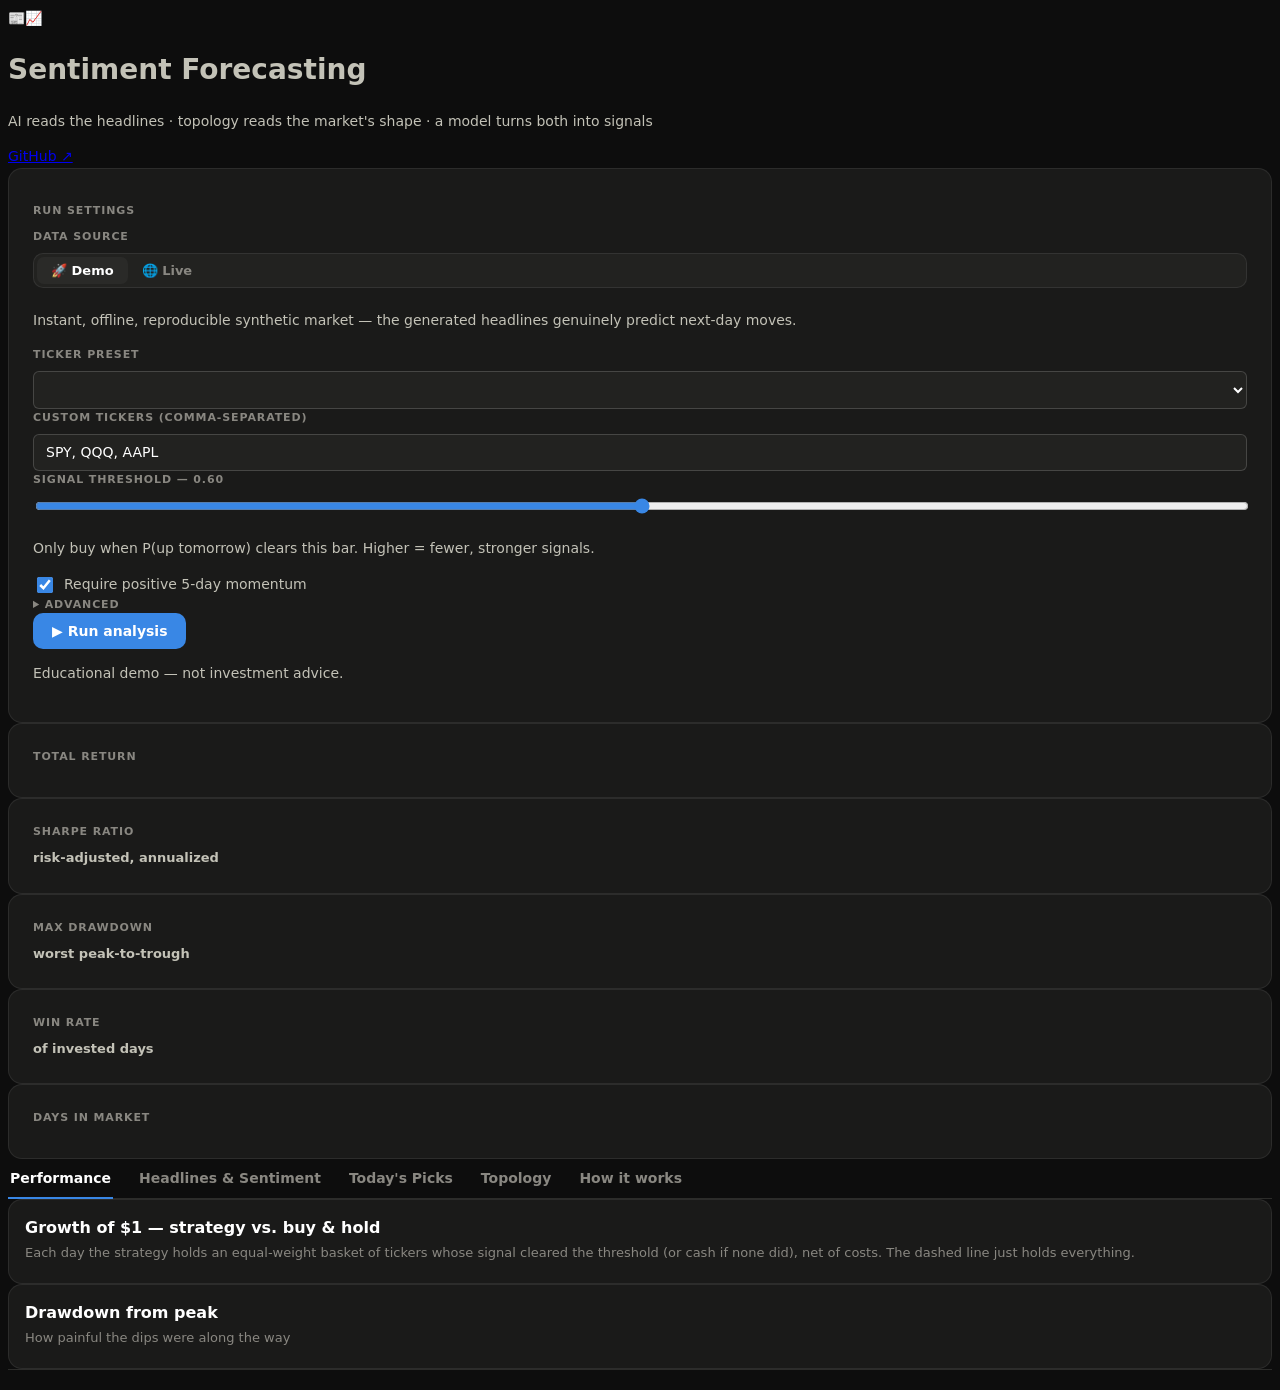
==== frontend/index.html @ ff3f9939 "Replace Streamlit with a custom FastAPI + design-system frontend - Add server.py: FastAPI JSON API (" ====
<!doctype html>
<html lang="en">
<head>
<meta charset="utf-8">
<meta name="viewport" content="width=device-width, initial-scale=1">
<title>Sentiment Forecasting</title>
<link rel="icon" href="data:image/svg+xml,<svg xmlns='http://www.w3.org/2000/svg' viewBox='0 0 100 100'><text y='.9em' font-size='90'>📈</text></svg>">
<link rel="stylesheet" href="/design/tokens.css">
<link rel="stylesheet" href="/css/app.css">
</head>
<body class="sf-body">

<header class="topbar">
  <div class="brand">
    <span class="brand-mark">📰📈</span>
    <div>
      <h1>Sentiment Forecasting</h1>
      <p>AI reads the headlines · topology reads the market's shape · a model turns both into signals</p>
    </div>
  </div>
  <div class="topbar-right">
    <span id="engine-chip" class="chip" hidden></span>
    <a class="chip chip-link" href="https://github.com/maniic/Sentiment-Forecasting" target="_blank" rel="noopener">GitHub ↗</a>
  </div>
</header>

<div class="shell">

  <!-- ============================ Sidebar ============================ -->
  <aside class="sidebar card">
    <h2 class="label">Run settings</h2>

    <div class="field">
      <span class="label">Data source</span>
      <div class="seg" role="group" aria-label="Data source" id="mode-seg">
        <button data-mode="demo" aria-pressed="true">🚀 Demo</button>
        <button data-mode="live" aria-pressed="false">🌐 Live</button>
      </div>
      <p class="hint" id="mode-hint">Instant, offline, reproducible synthetic market — the generated
      headlines genuinely predict next-day moves.</p>
    </div>

    <label class="field">
      <span class="label">Ticker preset</span>
      <select class="select" id="preset"></select>
    </label>

    <label class="field" id="custom-tickers-field" hidden>
      <span class="label">Custom tickers (comma-separated)</span>
      <input class="input" id="custom-tickers" value="SPY, QQQ, AAPL" spellcheck="false">
    </label>

    <div class="field">
      <span class="label">Signal threshold — <span class="num accent" id="threshold-val">0.60</span></span>
      <input class="range" type="range" id="threshold" min="0.45" max="0.75" step="0.01" value="0.60">
      <p class="hint">Only buy when P(up tomorrow) clears this bar. Higher = fewer, stronger signals.</p>
    </div>

    <label class="check">
      <input type="checkbox" id="momentum" checked>
      Require positive 5-day momentum
    </label>

    <details class="advanced">
      <summary class="label">Advanced</summary>
      <div class="advanced-body">
        <div class="field">
          <span class="label">Headlines from last <span class="num accent" id="news-days-val">5</span> days</span>
          <input class="range" type="range" id="news-days" min="1" max="14" step="1" value="5">
        </div>
        <div class="field">
          <span class="label">Price history — <span class="num accent" id="lookback-val">180</span> days</span>
          <input class="range" type="range" id="lookback" min="60" max="365" step="5" value="180">
        </div>
        <label class="field">
          <span class="label">Trading cost (bps, round-trip)</span>
          <input class="input num" type="number" id="cost" value="3" min="0" max="100" step="1">
        </label>
        <label class="field">
          <span class="label">Sentiment engine</span>
          <select class="select" id="engine">
            <option value="lexicon">Lexicon — instant, no downloads</option>
            <option value="auto">Auto — FinBERT if installed</option>
            <option value="finbert">FinBERT — transformer (~400MB on first use)</option>
          </select>
        </label>
        <label class="field" id="source-field" hidden>
          <span class="label">News source (live)</span>
          <select class="select" id="news-source">
            <option value="auto">Auto</option>
            <option value="google">Google News RSS</option>
            <option value="yfinance">Yahoo Finance</option>
          </select>
        </label>
      </div>
    </details>

    <button class="btn btn-primary" id="run">▶ Run analysis</button>
    <p class="hint disclaimer">Educational demo — not investment advice.</p>
  </aside>

  <!-- ============================ Main ============================ -->
  <main class="main">

    <div id="error-banner" class="error-banner" hidden></div>

    <section class="kpis" id="kpis" aria-live="polite">
      <div class="card stat"><span class="label">Total return</span><span class="value num skeleton-block" data-kpi="total_return"></span><span class="delta num" data-kpi="delta"></span></div>
      <div class="card stat"><span class="label">Sharpe ratio</span><span class="value num skeleton-block" data-kpi="sharpe"></span><span class="delta muted">risk-adjusted, annualized</span></div>
      <div class="card stat"><span class="label">Max drawdown</span><span class="value num skeleton-block" data-kpi="max_dd"></span><span class="delta muted">worst peak-to-trough</span></div>
      <div class="card stat"><span class="label">Win rate</span><span class="value num skeleton-block" data-kpi="win_rate"></span><span class="delta muted">of invested days</span></div>
      <div class="card stat"><span class="label">Days in market</span><span class="value num skeleton-block" data-kpi="days"></span><span class="delta muted" data-kpi="threshold-note"></span></div>
    </section>

    <nav class="tabs" role="tablist" id="tabs">
      <button class="tab" role="tab" aria-selected="true"  data-panel="panel-perf">Performance</button>
      <button class="tab" role="tab" aria-selected="false" data-panel="panel-sent">Headlines &amp; Sentiment</button>
      <button class="tab" role="tab" aria-selected="false" data-panel="panel-picks">Today's Picks</button>
      <button class="tab" role="tab" aria-selected="false" data-panel="panel-topo">Topology</button>
      <button class="tab" role="tab" aria-selected="false" data-panel="panel-how">How it works</button>
    </nav>

    <!-- Performance -->
    <section class="panel" id="panel-perf" role="tabpanel">
      <div class="chart-card">
        <h2 class="chart-title">Growth of $1 — strategy vs. buy &amp; hold</h2>
        <p class="chart-sub">Each day the strategy holds an equal-weight basket of tickers whose signal cleared
        the threshold (or cash if none did), net of costs. The dashed line just holds everything.</p>
        <div id="chart-equity" class="plot plot-lg"></div>
      </div>
      <div class="chart-card">
        <h2 class="chart-title">Drawdown from peak</h2>
        <p class="chart-sub">How painful the dips were along the way</p>
        <div id="chart-drawdown" class="plot plot-sm"></div>
      </div>
    </section>

    <!-- Sentiment -->
    <section class="panel" id="panel-sent" role="tabpanel" hidden>
      <div class="grid-2">
        <div class="chart-card">
          <h2 class="chart-title">Average headline sentiment by ticker</h2>
          <p class="chart-sub">Blue = net positive news · red = net negative</p>
          <div id="chart-sent" class="plot plot-md"></div>
        </div>
        <div class="chart-card">
          <h2 class="chart-title">Does today's news predict tomorrow's move?</h2>
          <p class="chart-sub">Each dot is one ticker-day with headlines; the core hypothesis in one picture</p>
          <div id="chart-scatter" class="plot plot-md"></div>
        </div>
      </div>
      <div class="card table-card">
        <h2 class="chart-title">Scored headlines</h2>
        <div class="table-scroll">
          <table class="table" id="headlines-table">
            <thead><tr><th>Ticker</th><th>When</th><th>Headline</th><th>Sentiment</th><th class="num-cell">Score</th><th>Source</th></tr></thead>
            <tbody></tbody>
          </table>
        </div>
      </div>
    </section>

    <!-- Picks -->
    <section class="panel" id="panel-picks" role="tabpanel" hidden>
      <div class="card table-card">
        <h2 class="chart-title">🎯 Today's picks</h2>
        <p class="chart-sub" id="picks-sub"></p>
        <div class="table-scroll">
          <table class="table" id="picks-table">
            <thead><tr><th>Ticker</th><th style="width:240px">P(up tomorrow)</th><th class="num-cell">5-day momentum</th><th class="num-cell">News sentiment</th><th class="num-cell"># headlines</th></tr></thead>
            <tbody></tbody>
          </table>
        </div>
        <div id="picks-empty" class="empty" hidden>
          No signals today with the current settings — the model isn't confident enough about any
          ticker. Try lowering the threshold or disabling the momentum filter.
        </div>
      </div>
    </section>

    <!-- Topology -->
    <section class="panel" id="panel-topo" role="tabpanel" hidden>
      <div class="card prose">
        <h2 class="chart-title">What am I looking at?</h2>
        <p>Instead of reading a price chart left-to-right, <b>topological data analysis (TDA)</b> turns the
        last few weeks of returns into a <i>cloud of points</i> and studies its <b>shape</b>. Each day's
        triple <i>(today, tomorrow, day-after)</i> becomes one point in 3D — the cloud below.
        <b>Persistent homology</b> counts the cloud's structure: clusters (H0) and loops (H1), and how long
        they persist as you zoom out. Calm, trending markets make tight simple clouds; turbulent or cyclical
        markets make stretched clouds with loops. Those numbers feed the model as early-warning
        "market shape" features that plain returns can't capture.</p>
        <label class="field" style="max-width:280px">
          <span class="label">Ticker to explore</span>
          <select class="select" id="topo-ticker"></select>
        </label>
      </div>
      <div class="chart-card">
        <h2 class="chart-title" id="topo-3d-title">Daily returns as a 3D point cloud</h2>
        <p class="chart-sub">Each dot is one day; color runs light → dark through time. Drag to rotate, scroll to zoom.</p>
        <div id="chart-embed" class="plot plot-xl"></div>
      </div>
      <div class="chart-card">
        <h2 class="chart-title" id="topo-ts-title">Topological signal over time</h2>
        <p class="chart-sub">Spikes = the return cloud's shape is changing (regime shifts, turbulence)</p>
        <div id="chart-topo" class="plot plot-sm"></div>
      </div>
    </section>

    <!-- How it works -->
    <section class="panel" id="panel-how" role="tabpanel" hidden>
      <div class="card prose">
        <h2 class="chart-title">The idea</h2>
        <p>Markets move on news, but news is text and models need numbers. This app turns the day's
        financial headlines into a trading signal in five steps:</p>
        <ol class="steps">
          <li><b>📰 Collect</b> — pull the last few days of headlines per ticker <span>Google News RSS / Yahoo Finance</span></li>
          <li><b>🧠 Read</b> — a finance-tuned AI scores each headline positive / negative / neutral <span>FinBERT, with a lexicon fallback</span></li>
          <li><b>📐 Shape</b> — recent returns become a 3D point cloud; its shape is measured <span>topological data analysis</span></li>
          <li><b>🎲 Predict</b> — sentiment + momentum + shape → P(up tomorrow) per ticker <span>rule blend / logistic / XGBoost</span></li>
          <li><b>📊 Test</b> — simulate trading that signal historically, minus costs, vs. buy &amp; hold <span>backtester</span></li>
        </ol>
        <p><b>Demo mode</b> generates a self-consistent synthetic market (headlines <i>and</i> prices,
        offline, seeded) so you can explore instantly. <b>Live mode</b> pulls real headlines and prices.
        No look-ahead bias: signals formed today are only ever evaluated on tomorrow's returns.</p>
        <p class="muted">⚠️ Educational project. Backtests on short windows are noisy; past performance
        guarantees nothing.</p>
      </div>
    </section>

    <footer class="meta-strip" id="meta-strip" hidden></footer>
  </main>
</div>

<script src="/vendor/plotly.min.js"></script>
<script type="module" src="/js/app.js"></script>
</body>
</html>
---- design/tokens.css ----
/* ==========================================================================
   Sentiment Forecasting — design tokens
   Committed dark "quant terminal" theme. Single source of truth for the
   frontend (frontend/) and the design previews (design/previews/).
   Chart palette validated for CVD safety & contrast on the dark surface.
   ========================================================================== */

:root {
  /* ---- Surfaces ---------------------------------------------------- */
  --page:        #0d0d0d;   /* app background */
  --surface-1:   #1a1a19;   /* cards, panels, chart surface */
  --surface-2:   #222220;   /* raised: inputs, hovers, table header */
  --surface-3:   #2a2a28;   /* pressed / selected fill */

  /* ---- Ink ---------------------------------------------------------- */
  --ink:         #ffffff;   /* primary text, hero numbers */
  --ink-2:       #c3c2b7;   /* secondary text */
  --ink-3:       #898781;   /* muted: labels, axis, captions */

  /* ---- Lines -------------------------------------------------------- */
  --hairline:    #2c2c2a;   /* gridlines, dividers */
  --border:      rgba(255, 255, 255, 0.08);
  --border-strong: rgba(255, 255, 255, 0.16);

  /* ---- Accent & status ---------------------------------------------- */
  --accent:      #3987e5;   /* interactive: buttons, links, focus, active tab */
  --accent-hover:#5598e7;
  --accent-ink:  #0d0d0d;   /* text on accent fills */
  --good:        #0ca30c;   /* positive deltas ("+10% vs benchmark") */
  --bad:         #e66767;   /* negative deltas, errors */

  /* ---- Chart series (validated order: 1→2→3→4) ---------------------- */
  --chart-1:     #3987e5;   /* strategy / primary series / positive pole */
  --chart-2:     #e66767;   /* drawdown / negative pole */
  --chart-3:     #9085e9;   /* topology */
  --chart-4:     #199e70;   /* spare series */
  --chart-bench: #898781;   /* benchmark — always dashed + direct-labeled */
  --chart-grid:  #2c2c2a;
  --chart-seq-lo:#cde2fb;   /* sequential ramp ends (time coloring) */
  --chart-seq-hi:#104281;

  /* ---- Sentiment polarity (diverging blue ↔ red, gray neutral) ------ */
  --sent-pos:    #3987e5;
  --sent-neg:    #e66767;
  --sent-neu:    #898781;

  /* ---- Type ---------------------------------------------------------- */
  --font: system-ui, -apple-system, "Segoe UI", Roboto, sans-serif;
  --font-mono: ui-monospace, "SF Mono", "Cascadia Code", Menlo, monospace;
  --fs-hero: 2rem;       /* KPI values */
  --fs-h1:   1.375rem;   /* page title */
  --fs-h2:   1rem;       /* card / chart titles */
  --fs-body: 0.875rem;
  --fs-small:0.8125rem;
  --fs-micro:0.6875rem;  /* uppercase micro-labels */
  --lh-tight: 1.15;
  --lh-body: 1.55;
  --track-label: 0.08em; /* letter-spacing for uppercase labels */

  /* ---- Space / radius / shadow --------------------------------------- */
  --sp-1: 4px;  --sp-2: 8px;  --sp-3: 12px; --sp-4: 16px;
  --sp-5: 24px; --sp-6: 32px; --sp-7: 48px;
  --r-1: 6px;   --r-2: 10px;  --r-3: 14px;  --r-pill: 999px;
  --shadow-1: 0 1px 2px rgba(0,0,0,.4);
  --shadow-2: 0 8px 24px rgba(0,0,0,.45);
  --focus-ring: 0 0 0 2px var(--page), 0 0 0 4px var(--accent);

  /* ---- Motion --------------------------------------------------------- */
  --ease: cubic-bezier(.2,.7,.3,1);
  --t-fast: 120ms;
  --t-med: 220ms;
}

/* ==========================================================================
   Base component classes — shared by the app and the design previews
   ========================================================================== */

.sf-body {
  background: var(--page);
  color: var(--ink-2);
  font-family: var(--font);
  font-size: var(--fs-body);
  line-height: var(--lh-body);
  -webkit-font-smoothing: antialiased;
}

/* Numbers align in columns everywhere */
.num { font-variant-numeric: tabular-nums; }

/* Uppercase micro-label ("TOTAL RETURN", "SIGNAL ENGINE") */
.label {
  font-size: var(--fs-micro);
  font-weight: 600;
  letter-spacing: var(--track-label);
  text-transform: uppercase;
  color: var(--ink-3);
}

/* Card / panel */
.card {
  background: var(--surface-1);
  border: 1px solid var(--border);
  border-radius: var(--r-3);
  padding: var(--sp-5);
}

/* Stat tile */
.stat { display: flex; flex-direction: column; gap: var(--sp-1); }
.stat .value {
  font-size: var(--fs-hero);
  font-weight: 650;
  line-height: var(--lh-tight);
  color: var(--ink);
  font-variant-numeric: tabular-nums;
}
.stat .delta { font-size: var(--fs-small); font-weight: 600; }
.stat .delta.up   { color: var(--good); }
.stat .delta.down { color: var(--bad); }

/* Buttons */
.btn {
  display: inline-flex; align-items: center; justify-content: center;
  gap: var(--sp-2);
  font: 600 var(--fs-body)/1 var(--font);
  padding: 10px 18px;
  border-radius: var(--r-2);
  border: 1px solid transparent;
  cursor: pointer;
  transition: background var(--t-fast) var(--ease), border-color var(--t-fast) var(--ease);
}
.btn:focus-visible { outline: none; box-shadow: var(--focus-ring); }
.btn-primary { background: var(--accent); color: #fff; }
.btn-primary:hover { background: var(--accent-hover); }
.btn-ghost {
  background: transparent; color: var(--ink-2);
  border-color: var(--border-strong);
}
.btn-ghost:hover { background: var(--surface-2); color: var(--ink); }
.btn[disabled] { opacity: .45; cursor: not-allowed; }

/* Segmented control (e.g. Demo / Live) */
.seg {
  display: inline-flex; padding: 3px;
  background: var(--surface-2);
  border: 1px solid var(--border);
  border-radius: var(--r-2);
}
.seg button {
  font: 600 var(--fs-small)/1 var(--font);
  color: var(--ink-3);
  background: transparent; border: 0; cursor: pointer;
  padding: 7px 14px; border-radius: calc(var(--r-2) - 3px);
  transition: color var(--t-fast) var(--ease), background var(--t-fast) var(--ease);
}
.seg button:hover { color: var(--ink-2); }
.seg button[aria-pressed="true"] { background: var(--surface-3); color: var(--ink); }
.seg button:focus-visible { outline: none; box-shadow: var(--focus-ring); }

/* Inputs */
.field { display: flex; flex-direction: column; gap: var(--sp-2); }
.input, .select {
  font: 500 var(--fs-body)/1.2 var(--font);
  color: var(--ink);
  background: var(--surface-2);
  border: 1px solid var(--border-strong);
  border-radius: var(--r-1);
  padding: 9px 12px;
}
.input:focus-visible, .select:focus-visible { outline: none; box-shadow: var(--focus-ring); }

/* Range slider */
.range { accent-color: var(--accent); width: 100%; }

/* Checkbox row */
.check { display: flex; align-items: center; gap: var(--sp-2); color: var(--ink-2); font-size: var(--fs-body); }
.check input { accent-color: var(--accent); width: 16px; height: 16px; }

/* Tabs */
.tabs { display: flex; gap: var(--sp-5); border-bottom: 1px solid var(--hairline); }
.tab {
  font: 600 var(--fs-body)/1 var(--font);
  color: var(--ink-3);
  background: none; border: 0; cursor: pointer;
  padding: var(--sp-3) 2px;
  border-bottom: 2px solid transparent;
  margin-bottom: -1px;
  transition: color var(--t-fast) var(--ease);
}
.tab:hover { color: var(--ink-2); }
.tab[aria-selected="true"] { color: var(--ink); border-bottom-color: var(--accent); }
.tab:focus-visible { outline: none; box-shadow: var(--focus-ring); border-radius: var(--r-1); }

/* Sentiment badges — color never carries meaning alone (glyph + word) */
.badge {
  display: inline-flex; align-items: center; gap: 6px;
  font: 600 var(--fs-micro)/1 var(--font);
  letter-spacing: .04em; text-transform: uppercase;
  padding: 4px 10px; border-radius: var(--r-pill);
  border: 1px solid;
}
.badge-pos { color: var(--sent-pos); border-color: color-mix(in srgb, var(--sent-pos) 45%, transparent); background: color-mix(in srgb, var(--sent-pos) 12%, transparent); }
.badge-neg { color: var(--sent-neg); border-color: color-mix(in srgb, var(--sent-neg) 45%, transparent); background: color-mix(in srgb, var(--sent-neg) 12%, transparent); }
.badge-neu { color: var(--sent-neu); border-color: color-mix(in srgb, var(--sent-neu) 45%, transparent); background: color-mix(in srgb, var(--sent-neu) 10%, transparent); }

/* Tables */
.table { width: 100%; border-collapse: collapse; font-size: var(--fs-body); }
.table th {
  font-size: var(--fs-micro); font-weight: 600;
  letter-spacing: var(--track-label); text-transform: uppercase;
  color: var(--ink-3); text-align: left;
  padding: var(--sp-2) var(--sp-3);
  border-bottom: 1px solid var(--hairline);
  position: sticky; top: 0; background: var(--surface-1);
}
.table td {
  padding: 10px var(--sp-3);
  border-bottom: 1px solid var(--hairline);
  color: var(--ink-2);
  font-variant-numeric: tabular-nums;
}
.table tr:hover td { background: var(--surface-2); }
.table .num-cell { text-align: right; }

/* Probability bar (picks table) */
.prob { display: flex; align-items: center; gap: var(--sp-2); min-width: 140px; }
.prob .bar {
  flex: 1; height: 6px; border-radius: var(--r-pill);
  background: var(--surface-3); overflow: hidden;
}
.prob .bar span { display: block; height: 100%; background: var(--chart-1); border-radius: var(--r-pill); }
.prob .pct { color: var(--ink); font-weight: 600; font-variant-numeric: tabular-nums; }

/* Chart frame */
.chart-card { background: var(--surface-1); border: 1px solid var(--border); border-radius: var(--r-3); padding: var(--sp-4) var(--sp-4) var(--sp-2); }
.chart-title { font-size: var(--fs-h2); font-weight: 650; color: var(--ink); margin: 0 0 2px; }
.chart-sub { font-size: var(--fs-small); color: var(--ink-3); margin: 0 0 var(--sp-3); }
.legend { display: flex; gap: var(--sp-4); font-size: var(--fs-small); color: var(--ink-2); }
.legend .key { display: inline-flex; align-items: center; gap: 7px; }
.legend .swatch { width: 14px; height: 0; border-top: 2.5px solid; border-radius: 2px; }

/* Freshness / provenance strip */
.meta-strip {
  display: flex; flex-wrap: wrap; gap: var(--sp-2) var(--sp-5);
  font-size: var(--fs-small); color: var(--ink-3);
  border-top: 1px solid var(--hairline);
  padding-top: var(--sp-3);
}
.meta-strip b { color: var(--ink-2); font-weight: 600; }

/* Skeleton shimmer while a run is in flight */
.skeleton {
  border-radius: var(--r-2);
  background: linear-gradient(100deg, var(--surface-2) 40%, var(--surface-3) 50%, var(--surface-2) 60%);
  background-size: 200% 100%;
  animation: sf-shimmer 1.4s infinite linear;
}
@keyframes sf-shimmer { to { background-position: -200% 0; } }

@media (prefers-reduced-motion: reduce) {
  .skeleton { animation: none; }
  .btn, .seg button, .tab { transition: none; }
}
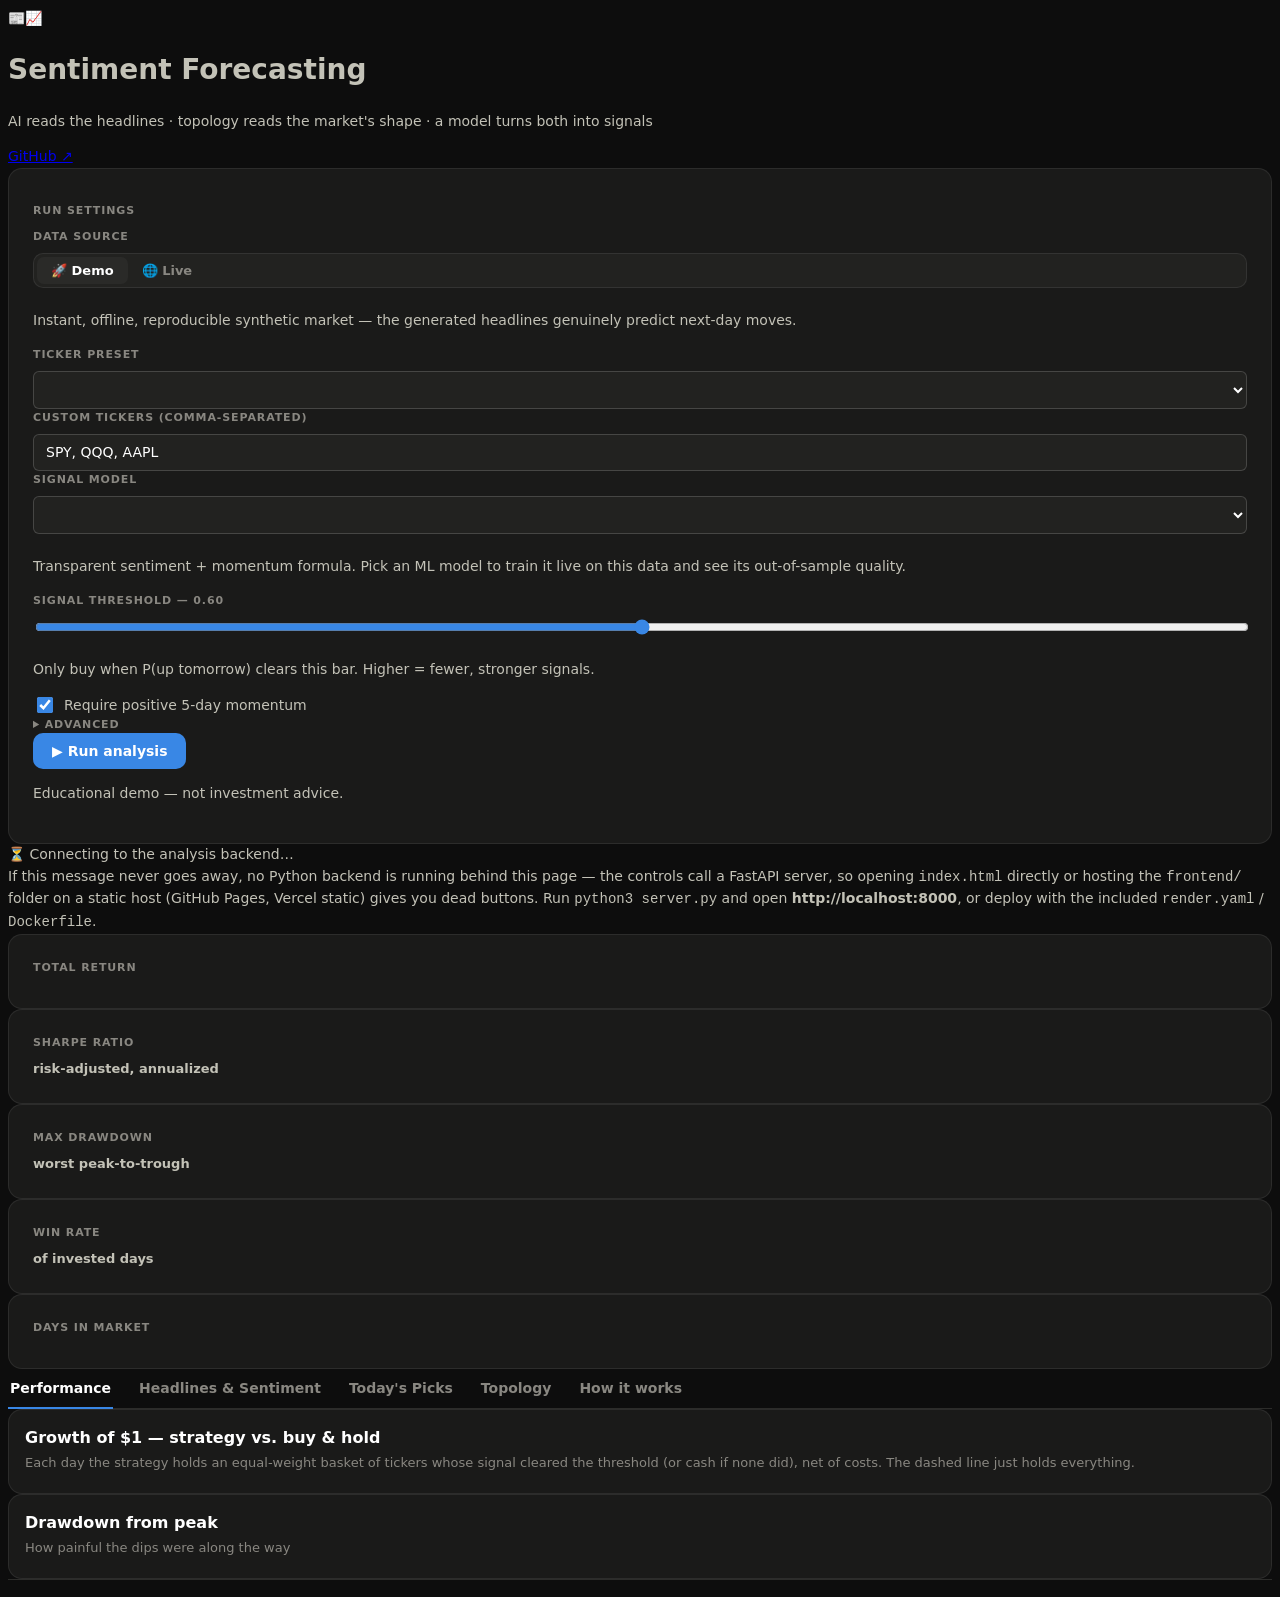
==== commit 9df3988b: "Make ML models usable in the app; explain dead-backend state - /api/run gains a model parameter: rul" ====
--- a/frontend/index.html
+++ b/frontend/index.html
@@ -50,6 +50,13 @@
       <input class="input" id="custom-tickers" value="SPY, QQQ, AAPL" spellcheck="false">
     </label>
 
+    <label class="field">
+      <span class="label">Signal model</span>
+      <select class="select" id="model"></select>
+      <p class="hint" id="model-hint">Transparent sentiment + momentum formula. Pick an ML model to
+      train it live on this data and see its out-of-sample quality.</p>
+    </label>
+
     <div class="field">
       <span class="label">Signal threshold — <span class="num accent" id="threshold-val">0.60</span></span>
       <input class="range" type="range" id="threshold" min="0.45" max="0.75" step="0.01" value="0.60">
@@ -102,6 +109,17 @@
   <!-- ============================ Main ============================ -->
   <main class="main">
 
+    <!-- Present in the HTML so it shows even if JS never runs (file:// opens,
+         static hosting). app.js removes it once the backend answers. -->
+    <div id="backend-banner" class="error-banner">
+      ⏳ Connecting to the analysis backend…<br>
+      <span class="banner-detail">If this message never goes away, no Python backend is running behind
+      this page — the controls call a FastAPI server, so opening <code>index.html</code> directly or
+      hosting the <code>frontend/</code> folder on a static host (GitHub Pages, Vercel static) gives you
+      dead buttons. Run <code>python3 server.py</code> and open <b>http://localhost:8000</b>, or deploy
+      with the included <code>render.yaml</code> / <code>Dockerfile</code>.</span>
+    </div>
+
     <div id="error-banner" class="error-banner" hidden></div>
 
     <section class="kpis" id="kpis" aria-live="polite">
@@ -122,6 +140,20 @@
 
     <!-- Performance -->
     <section class="panel" id="panel-perf" role="tabpanel">
+      <div class="card" id="model-quality" hidden>
+        <h2 class="chart-title" id="mq-title">Model quality</h2>
+        <p class="chart-sub" id="mq-caption">Trained live on this run's data with a strictly
+        chronological 80/20 split. Both these scores <b>and the backtest curve</b> use only the
+        held-out final 20% of days — the model is never graded on days it trained on.</p>
+        <div class="mq-grid">
+          <div class="stat"><span class="label">AUC</span><span class="value num" data-mq="auc"></span></div>
+          <div class="stat"><span class="label">Accuracy</span><span class="value num" data-mq="accuracy"></span></div>
+          <div class="stat"><span class="label">Precision</span><span class="value num" data-mq="precision"></span></div>
+          <div class="stat"><span class="label">Recall</span><span class="value num" data-mq="recall"></span></div>
+          <div class="stat"><span class="label">Suggested threshold</span><span class="value num" data-mq="suggested_threshold"></span></div>
+        </div>
+        <p class="chart-sub" id="mq-features" style="margin:12px 0 0"></p>
+      </div>
       <div class="chart-card">
         <h2 class="chart-title">Growth of $1 — strategy vs. buy &amp; hold</h2>
         <p class="chart-sub">Each day the strategy holds an equal-weight basket of tickers whose signal cleared
